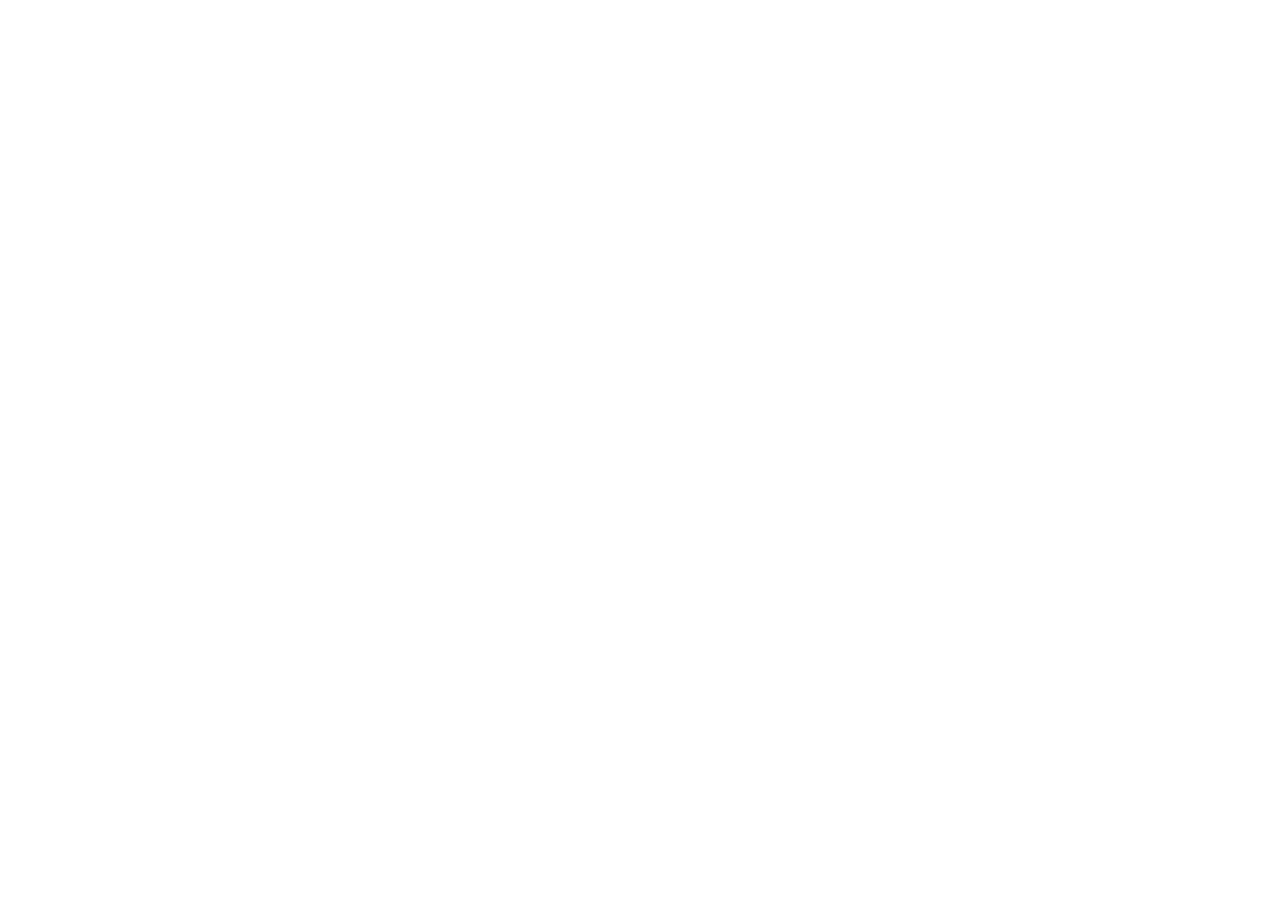
==== index.html @ 7471731f "first commit" ====
<!DOCTYPE html>
<html lang="ja">
<head>
    <meta charset="UTF-8">
    <meta name="viewport" content="width=device-width, initial-scale=1.0">
    <link rel="stylesheet" href="style.css">
    <title>Comfort Cafe</title>
</head>
<body>
    
</body>
</html>
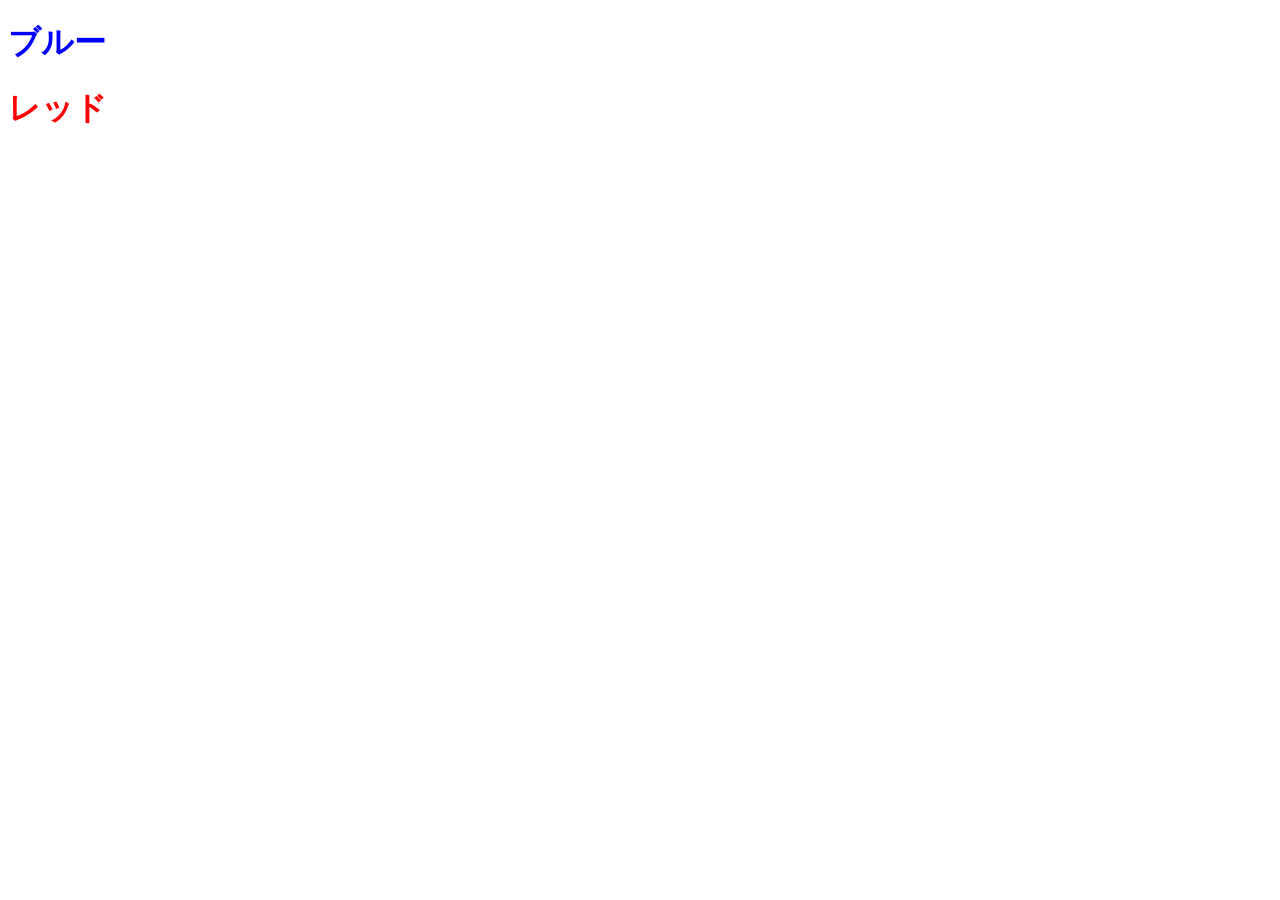
==== commit 137249b3: "CSSTest" ====
--- a/index.html
+++ b/index.html
@@ -7,6 +7,7 @@
     <title>Comfort Cafe</title>
 </head>
 <body>
-    
+    <h1 class="blue">ブルー</h1>
+    <h1 class="red">レッド</h1>
 </body>
 </html>
--- a/style.css
+++ b/style.css
@@ -0,0 +1,6 @@
+.blue {
+  color: blue;
+}
+.red {
+  color: red;
+}
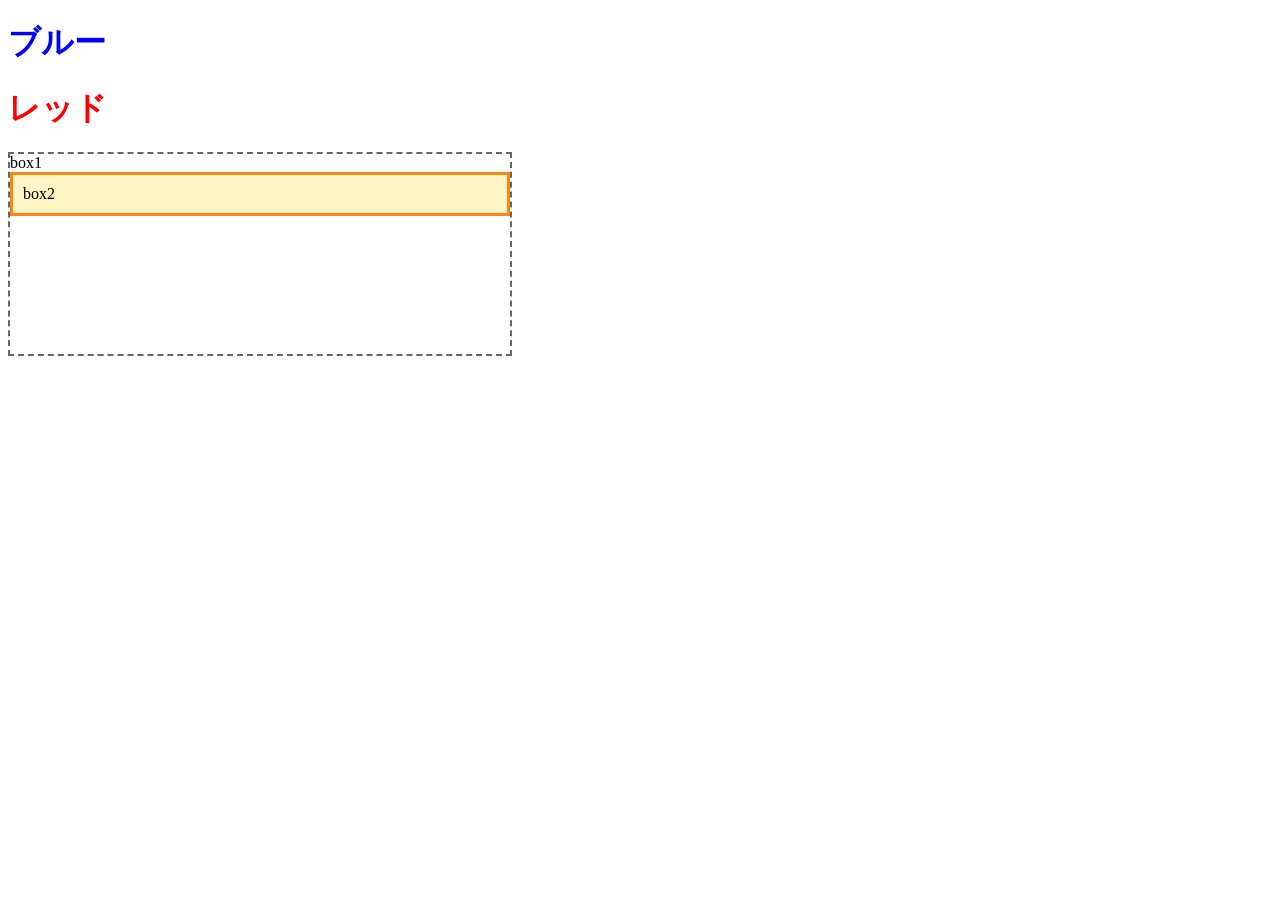
==== commit 066ede51: "CSSTest2" ====
--- a/index.html
+++ b/index.html
@@ -5,9 +5,16 @@
     <meta name="viewport" content="width=device-width, initial-scale=1.0">
     <link rel="stylesheet" href="style.css">
     <title>Comfort Cafe</title>
+    <meta name="viewport" content="width=device-width, initial-scale=1.0">
 </head>
 <body>
     <h1 class="blue">ブルー</h1>
     <h1 class="red">レッド</h1>
+    <div class="box1">
+        box1
+        <div class="box2">
+            box2
+        </div>
+    </div>
 </body>
 </html>
--- a/style.css
+++ b/style.css
@@ -4,3 +4,22 @@
 .red {
   color: red;
 }
+.box1 {
+    width: 500px;
+    height: 200px;
+    border: 2px dashed #666;
+}
+.box2{
+  width: 100%;
+  padding: 10px;
+  background-color:#fff4c3;
+  border: 3px solid#ff8410;
+  box-sizing: border-box;
+}
+
+
+@media screen and (max-width: 480px) {
+  .img {
+    width: 100%;
+  }
+}
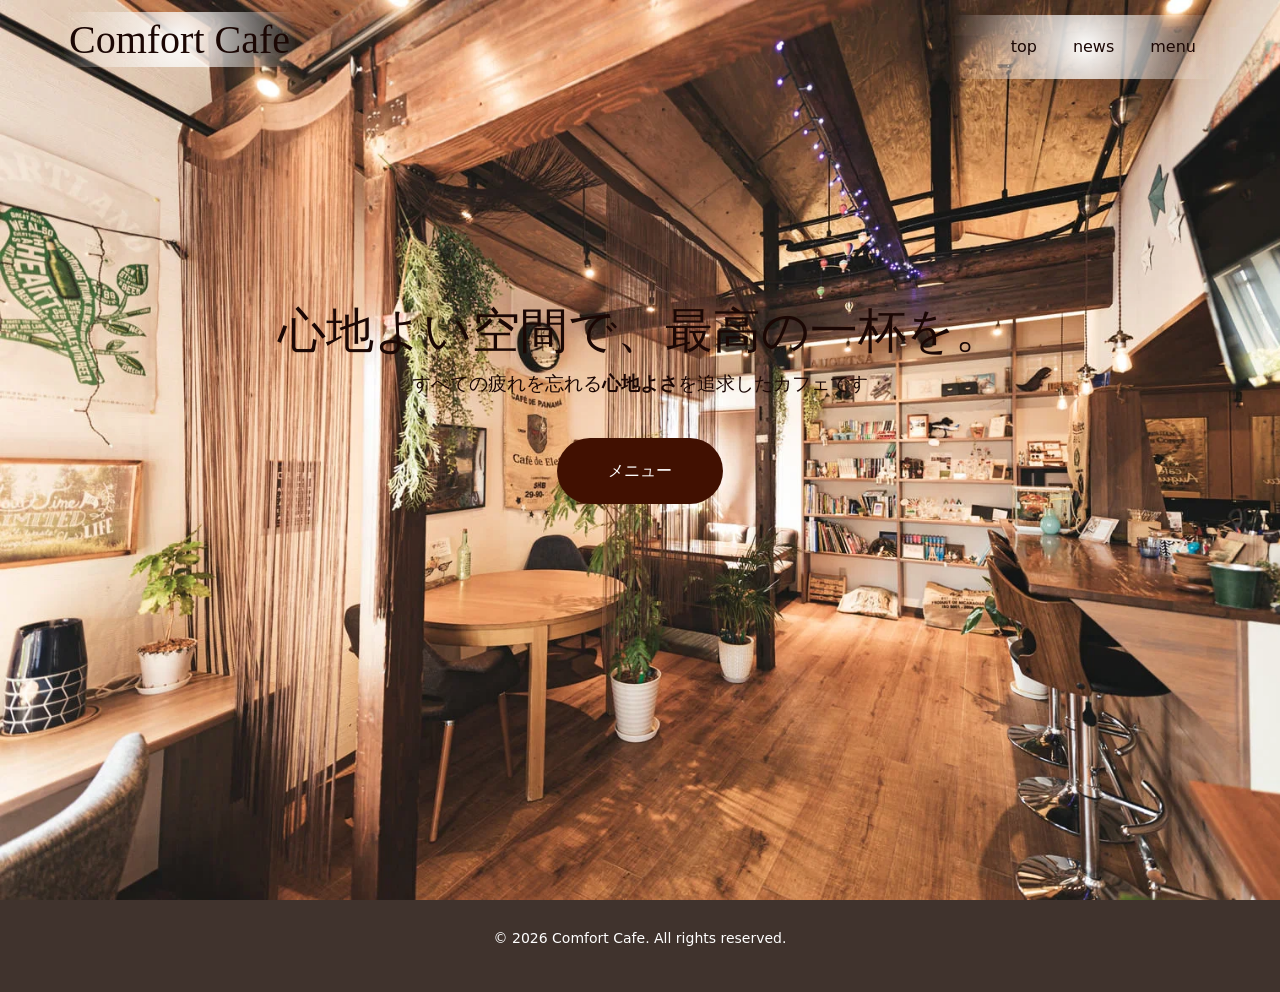
==== commit b4434783: "[add]コミット" ====
--- a/index.html
+++ b/index.html
@@ -2,19 +2,35 @@
 <html lang="ja">
 <head>
     <meta charset="UTF-8">
-    <meta name="viewport" content="width=device-width, initial-scale=1.0">
-    <link rel="stylesheet" href="style.css">
+    <meta name="viewport" content="width=device-width, initial-scale=1.0">  
+    <link rel="stylesheet" href="css/style.css">
+    <link rel="stylesheet" href="css/bootstrap.min.css">
     <title>Comfort Cafe</title>
-    <meta name="viewport" content="width=device-width, initial-scale=1.0">
 </head>
-<body>
-    <h1 class="blue">ブルー</h1>
-    <h1 class="red">レッド</h1>
-    <div class="box1">
-        box1
-        <div class="box2">
-            box2
-        </div>
-    </div>
-</body>
+  <body>
+   <div id="top">
+      <header>
+        <h1 class="heading">
+            <a href="index.html">Comfort Cafe</a>
+        </h1>
+        <nav>
+            <ul class="main-nav">
+                <li><a href="index.html">top</a></li>
+                <li><a href="news.html">news</a></li>
+                <li><a href="menu.html">menu</a></li>
+            </ul>
+        </nav>
+      </header>
+    
+     <div class="main-visual">
+        <h2 class="main-title">心地よい空間で、最高の一杯を。</h2>
+        <p>すべての疲れを忘れる<b>心地よさ</b>を追求したカフェです</p>
+        <a class="btn" href="menu.html">メニュー</a>
+     </div>
+   </div>
+   
+   <footer>
+      <p><small>&copy; 2026 Comfort Cafe. All rights reserved.</small></p>
+   </footer>
+ </body>
 </html>
--- a/css/style.css
+++ b/css/style.css
@@ -0,0 +1,330 @@
+* {
+  margin: 0;
+  padding: 0;
+  box-sizing: border-box;
+}
+
+header {
+  width: 90%;
+  padding: 15px 0;
+  margin: 0 auto;
+  display: flex;
+  justify-content: space-between;
+}
+
+footer {
+  width: 100%;
+  background-color: rgb(64, 51, 45);
+  text-align: center;
+  padding: 26px 0;
+  color: #fff;
+}
+
+a {
+  text-decoration: none!important;
+}
+
+.main-nav {
+  display: flex;
+  list-style: none;
+  background: radial-gradient(circle, rgb(252, 252, 251), rgba(253, 253, 253, 0));
+  padding: 20px;
+}
+
+.main-nav li a {
+  color: #1b0704;
+  margin-left: 36px;
+ }
+
+.main-nav li a:hover {
+    color: rgb(231, 79, 8);
+}
+
+.main-visual {
+  text-align: center;
+  margin-top: 15%;
+  color: #1b0704;
+}
+
+.main-visual p {
+    font-size: 1.2rem;
+    margin: 10px 0 40px;
+    font-family: 'Times New Roman', Times, serif;
+}
+
+.main-title {
+    font-size: 3rem;
+    font-family: 'Times New Roman', Times, serif;
+    font-weight: normal;
+}
+.main-visual .btn{
+    font-size: 1.0rem;
+    font-family: 'Times New Roman', Times, serif;
+    background-color: rgb(65, 16, 1);
+    color: #fff;
+    border-radius: 50px;
+    padding: 20px 50px;
+}
+
+.main-visual .btn:hover {
+    background-color: rgba(86, 29, 2, 0.824);
+    color: #fff;
+}
+
+#top {
+    min-height: 100vh;
+    background-image: url(../img/ogasuta458A7755_TP_V.webp);
+    background-size: cover;
+}
+
+#news {
+    min-height: 270px;
+    margin-bottom: 40px;
+    background-image: url(../img/cafenews.png);
+    background-size: cover;
+}
+
+#news .main-title {
+    text-align: center;
+}
+
+.heading a {
+    font-family: 'Times New Roman', Times, serif;
+    color: #1b0704;
+    background: radial-gradient(circle, rgb(252, 252, 251), rgba(253, 253, 253, 0));
+    padding: 5px;
+}
+
+.heading a:hover {
+    color: rgb(231, 79, 8);
+}
+
+.news-contents {
+    display: flex;
+    justify-content: space-between;
+    margin-bottom: 50px;
+}
+
+article {
+    width: 75%;
+    margin-left: 5%;
+    margin-right: 10%;
+}
+
+article img {
+    width: 100%;
+    margin-bottom: 15px;
+}
+
+aside {
+    width: 23%;
+    margin-right: 5%;
+}
+
+.post {
+    display: flex;
+    padding-top: 5px;
+    margin-bottom: 40px;
+}
+
+.post-date {
+    background-color: #0090dd;
+    color: #fff;
+    border-radius: 50%;
+    width: 80px;
+    height: 80px;
+    text-align: center;
+    padding-top: 15px;
+}
+.post-date span {
+    font-size: 1rem;
+    border-top: 1px #fff solid;
+    padding-top: 3px; 
+}
+
+.post-title {
+    font-size: 2rem;
+    font-family:'Times New Roman', Times, serif;
+    margin-left: 20px;
+    padding-top: 15px;
+}
+
+.side-title {
+    font-size: 1.5rem;
+    font-family:'Times New Roman', Times, serif;
+    border-bottom: 2px #0090dd solid;
+    padding: 0 8px 8px;
+}
+
+aside p {
+    padding: 15px 10px;
+    margin-bottom: 40px;
+}
+
+.side-article {
+    list-style: none;
+}
+.side-article li {
+    border-bottom: 1px #ddd solid;
+}
+
+.side-article a {
+    color: #1b0704;
+    padding: 15px;
+    display: block;
+}
+
+.side-article a:hover {
+    color: #fff;
+    background-color: #0ba;
+}
+
+#menu {
+    min-height: 270px;
+    margin-bottom: 40px;
+    background-image: url(../img/cafemenu.png);
+    background-size: cover;
+}
+
+#menu .main-title {
+    text-align: center;
+}
+
+.menu-drink {
+    display: flex;
+    justify-content: space-between;
+    margin-bottom: 50px;    
+}
+
+.menu-drink img {
+    width: 40%;
+    margin-left: 10%;
+}
+
+.drink {
+    width: 25%;
+    margin-right: 20%;
+}
+
+.drink-title {
+    font-size: 1.5rem;
+    text-align: center;
+    font-family: georgia, serif;
+    color: #333;
+    border-bottom: 2px #e6e6e6 solid;
+    padding-bottom: 10px;
+}
+
+.drink-table {
+    width: 100%;
+}
+
+.drink-table td {
+    padding: 10px;
+}
+
+.menu-sweets {
+    display: flex;
+    justify-content: space-between;
+    margin-bottom: 50px;
+}
+
+.menu-sweets img {
+    width: 40%;
+    margin-right: 10%;
+}
+
+.sweets {
+    width: 25%;
+    margin-left: 20%;
+}
+
+.sweets-title {
+    font-size: 1.5rem;
+    text-align: center;
+    font-family: georgia, serif;
+    color: #333;
+    border-bottom: 2px #e6e6e6 solid;
+    padding-bottom: 10px;
+}
+
+.sweets-table {
+    width: 100%;
+}
+
+.sweets-table td {
+    padding: 10px;
+}
+
+@media screen and (max-width: 575px) {
+    .main-title {
+        font-size: 1.5rem;
+        padding: 0 10px;
+
+    }
+    .main-visual p {
+        padding: 10px 10px 20px 10px;
+
+    }
+    .heading {
+        font-size: 1.25rem;
+    }
+    .main-nav {
+        margin-top: 7px;
+    }
+    .main-nav li a {
+        margin-left: 10px;
+    }
+    .main-visual {
+        margin-top: 50%
+    }
+    #top {
+        background-position: center;
+    }
+
+    #news .main-title {
+        margin-top: 40px;
+    }
+    .news-contents {
+        display: block;
+    }
+    article {
+        width: 90%;
+        margin-bottom: 30px;
+    }
+    .post-title {
+        font-size: 1.5rem;
+        padding-top: 0;
+    }
+    .post-date {
+        height: 70px;
+        padding-top: 10px;
+    }
+    aside{
+        width: 90%;
+        margin-left: 3%;
+    }
+    .menu-drink {
+        display: block;
+    }
+    .menu-drink img {
+        width: 80%;
+        margin-bottom: 20px;
+    }
+    .drink {
+        width: 80%;
+        margin-left: 10px;
+    }
+    .menu-sweets {
+        flex-direction: column-reverse;
+    }
+    .menu-sweets img {
+        width: 80%;
+        margin-left: 10%;
+        margin-bottom: 20px;
+    }
+    .sweets {
+        width: 80%;
+        margin-right: 10%;
+    }
+}  
